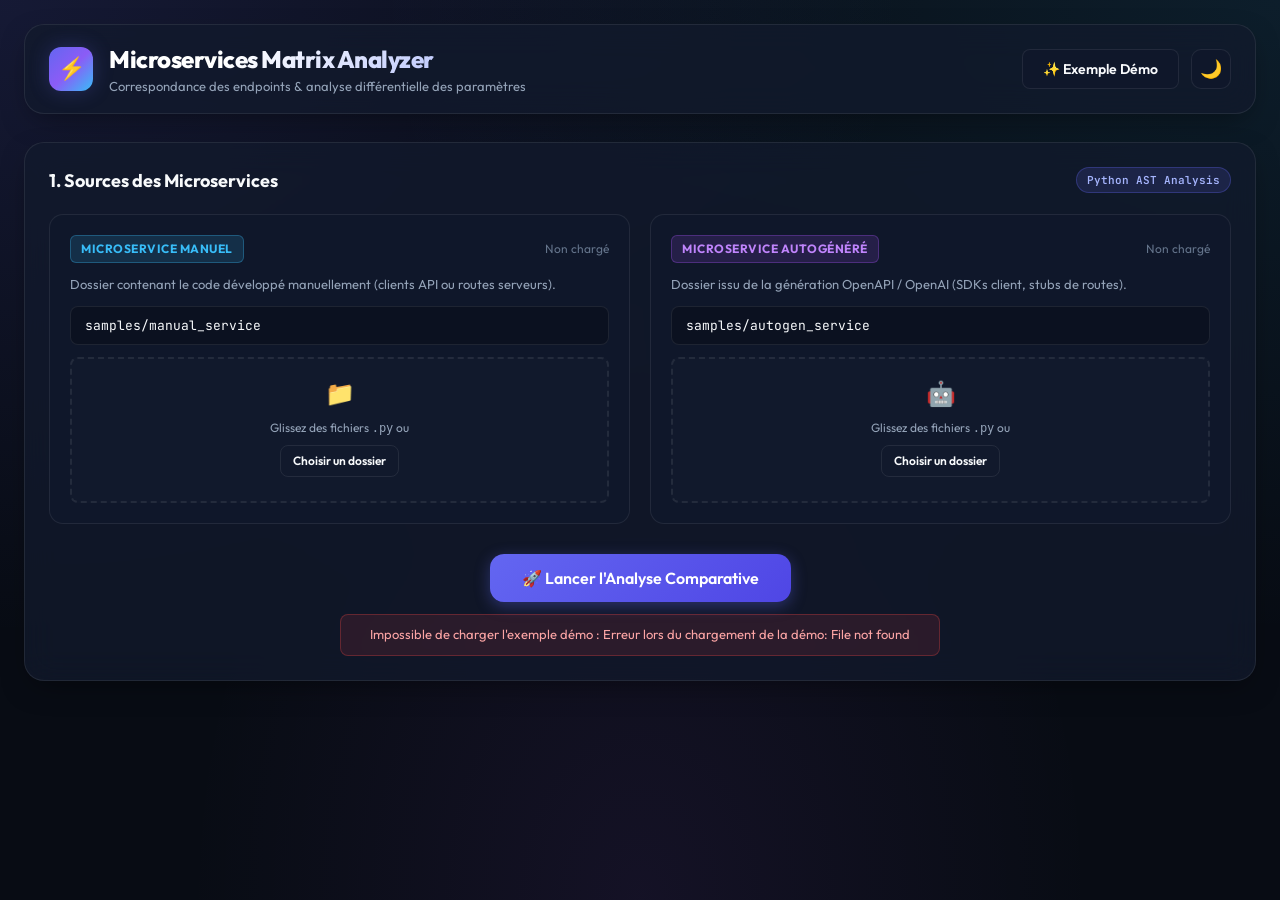
==== web/index.html @ 61485b61 "Fix: Populate source files and add automatic browser launch in server" ====
<!DOCTYPE html>
<html lang="fr" data-theme="dark">
<head>
    <meta charset="UTF-8">
    <meta name="viewport" content="width=device-width, initial-scale=1.0">
    <meta name="description" content="Outil d'analyse de correspondance d'endpoints et de différences de paramètres entre microservices manuels et autogénérés.">
    <title>Microservices Matrix Analyzer - Correspondance Endpoints & Paramètres</title>
    <link rel="preconnect" href="https://fonts.googleapis.com">
    <link rel="preconnect" href="https://fonts.gstatic.com" crossorigin>
    <link href="https://fonts.googleapis.com/css2?family=Outfit:wght@300;400;500;600;700;800&family=JetBrains+Mono:wght@400;500;600;700&display=swap" rel="stylesheet">
    <link rel="stylesheet" href="styles.css">
</head>
<body>
    <div class="app-layout">
        <!-- Header -->
        <header class="app-header">
            <div class="header-left">
                <div class="app-logo">
                    <span class="logo-icon">⚡</span>
                </div>
                <div>
                    <h1 class="app-title">Microservices Matrix Analyzer</h1>
                    <p class="app-subtitle">Correspondance des endpoints & analyse différentielle des paramètres</p>
                </div>
            </div>
            <div class="header-right">
                <button class="btn btn-secondary" id="btnLoadDemo" title="Charger un jeu de données de test">
                    <span>✨ Exemple Démo</span>
                </button>
                <button class="btn-theme-toggle" id="btnThemeToggle" aria-label="Changer le thème">
                    <span class="theme-icon">🌙</span>
                </button>
            </div>
        </header>

        <!-- Main Content -->
        <main class="main-content">
            <!-- Source Selection Card -->
            <section class="card config-card" id="configSection">
                <div class="card-header">
                    <h2 class="card-title">1. Sources des Microservices</h2>
                    <span class="card-badge">Python AST Analysis</span>
                </div>
                <div class="config-grid">
                    <!-- Manual Service Input -->
                    <div class="source-box" id="manualSourceBox">
                        <div class="source-header">
                            <span class="source-tag manual-tag">Microservice Manuel</span>
                            <span class="source-status" id="manualStatus">Non chargé</span>
                        </div>
                        <p class="source-desc">Dossier contenant le code développé manuellement (clients API ou routes serveurs).</p>
                        <div class="input-group">
                            <input type="text" id="manualPathInput" class="form-input" placeholder="ex: ./samples/manual_service" value="samples/manual_service">
                        </div>
                        <div class="upload-dropzone" id="manualDropzone">
                            <span class="dropzone-icon">📁</span>
                            <span class="dropzone-text">Glissez des fichiers <code>.py</code> ou</span>
                            <label class="btn btn-outline btn-sm">
                                Choisir un dossier
                                <input type="file" id="manualFolderInput" webkitdirectory directory multiple hidden>
                            </label>
                            <span class="file-count" id="manualFileCount"></span>
                        </div>
                    </div>

                    <!-- Autogen Service Input -->
                    <div class="source-box" id="autogenSourceBox">
                        <div class="source-header">
                            <span class="source-tag autogen-tag">Microservice Autogénéré</span>
                            <span class="source-status" id="autogenStatus">Non chargé</span>
                        </div>
                        <p class="source-desc">Dossier issu de la génération OpenAPI / OpenAI (SDKs client, stubs de routes).</p>
                        <div class="input-group">
                            <input type="text" id="autogenPathInput" class="form-input" placeholder="ex: ./samples/autogen_service" value="samples/autogen_service">
                        </div>
                        <div class="upload-dropzone" id="autogenDropzone">
                            <span class="dropzone-icon">🤖</span>
                            <span class="dropzone-text">Glissez des fichiers <code>.py</code> ou</span>
                            <label class="btn btn-outline btn-sm">
                                Choisir un dossier
                                <input type="file" id="autogenFolderInput" webkitdirectory directory multiple hidden>
                            </label>
                            <span class="file-count" id="autogenFileCount"></span>
                        </div>
                    </div>
                </div>

                <div class="config-actions">
                    <button class="btn btn-primary btn-lg" id="btnAnalyze">
                        <span class="btn-spinner" id="analyzeSpinner" hidden></span>
                        <span class="btn-text">🚀 Lancer l'Analyse Comparative</span>
                    </button>
                    <div class="error-banner" id="errorBanner" hidden></div>
                </div>
            </section>

            <!-- Results Section -->
            <section class="results-section" id="resultsSection" hidden>
                <!-- KPI Statistics Cards -->
                <div class="stats-row">
                    <div class="stat-card" id="cardTotal">
                        <div class="stat-icon-wrap icon-total">🎯</div>
                        <div class="stat-info">
                            <div class="stat-number" id="statTotal">0</div>
                            <div class="stat-label">Total Endpoints Détectés</div>
                        </div>
                    </div>

                    <div class="stat-card" id="cardMatched">
                        <div class="stat-icon-wrap icon-matched">🔗</div>
                        <div class="stat-info">
                            <div class="stat-number" id="statMatched">0</div>
                            <div class="stat-label">Correspondances Trouvées</div>
                        </div>
                        <div class="stat-badge badge-matched" id="statMatchedPercent">0%</div>
                    </div>

                    <div class="stat-card" id="cardDivergent">
                        <div class="stat-icon-wrap icon-divergent">⚠️</div>
                        <div class="stat-info">
                            <div class="stat-number" id="statDivergent">0</div>
                            <div class="stat-label">Paramètres Divergents</div>
                        </div>
                        <div class="stat-badge badge-divergent">À corriger</div>
                    </div>

                    <div class="stat-card" id="cardIdentical">
                        <div class="stat-icon-wrap icon-identical">✨</div>
                        <div class="stat-info">
                            <div class="stat-number" id="statIdentical">0</div>
                            <div class="stat-label">Paramètres 100% Identiques</div>
                        </div>
                    </div>

                    <div class="stat-card" id="cardOrphans">
                        <div class="stat-icon-wrap icon-orphan">🔍</div>
                        <div class="stat-info">
                            <div class="stat-number" id="statOrphans">0</div>
                            <div class="stat-label">Endpoints Sans Correspondance</div>
                        </div>
                        <div class="orphan-breakdown" id="orphanBreakdown">
                            <span id="statManualOnly">0 manuel</span> · <span id="statAutogenOnly">0 autogénéré</span>
                        </div>
                    </div>
                </div>

                <!-- Matrix View & Toolbar -->
                <div class="card matrix-card">
                    <div class="matrix-toolbar">
                        <div class="toolbar-search">
                            <span class="search-icon">🔍</span>
                            <input type="text" id="matrixSearch" class="search-input" placeholder="Rechercher par endpoint, fonction, fichier, paramètre...">
                        </div>

                        <div class="toolbar-filters">
                            <div class="filter-group">
                                <span class="filter-label">Méthode :</span>
                                <div class="filter-pills" id="methodFilterPills">
                                    <button class="pill active" data-method="ALL">Tous</button>
                                    <button class="pill" data-method="GET">GET</button>
                                    <button class="pill" data-method="POST">POST</button>
                                    <button class="pill" data-method="PUT">PUT</button>
                                    <button class="pill" data-method="DELETE">DELETE</button>
                                    <button class="pill" data-method="PATCH">PATCH</button>
                                </div>
                            </div>

                            <div class="filter-group">
                                <span class="filter-label">Statut :</span>
                                <div class="filter-pills" id="statusFilterPills">
                                    <button class="pill active" data-status="ALL">Tous</button>
                                    <button class="pill" data-status="MATCHED">Correspondances</button>
                                    <button class="pill" data-status="DIVERGENT">Divergents</button>
                                    <button class="pill" data-status="IDENTICAL">Identiques</button>
                                    <button class="pill" data-status="MANUAL_ONLY">Manuel seul</button>
                                    <button class="pill" data-status="AUTOGEN_ONLY">Autogénéré seul</button>
                                </div>
                            </div>
                        </div>

                        <div class="toolbar-exports">
                            <button class="btn btn-outline btn-sm" id="btnExportCSV" title="Exporter vers Excel / CSV">
                                <span>📊 Export CSV</span>
                            </button>
                            <button class="btn btn-outline btn-sm" id="btnExportJSON" title="Exporter au format JSON">
                                <span>📄 Export JSON</span>
                            </button>
                            <button class="btn btn-outline btn-sm" id="btnExportHTML" title="Télécharger le rapport HTML autonome">
                                <span>🌐 Rapport HTML</span>
                            </button>
                        </div>
                    </div>

                    <!-- Matrix Table -->
                    <div class="table-responsive">
                        <table class="matrix-table" id="matrixTable">
                            <thead>
                                <tr>
                                    <th style="width: 22%;">Endpoint Cible</th>
                                    <th style="width: 26%;">Microservice Manuel</th>
                                    <th style="width: 26%;">Microservice Autogénéré</th>
                                    <th style="width: 16%;">Statut & Paramètres</th>
                                    <th style="width: 10%; text-align: center;">Différence</th>
                                </tr>
                            </thead>
                            <tbody id="matrixTableBody">
                                <!-- Populated dynamically -->
                            </tbody>
                        </table>
                    </div>
                </div>
            </section>
        </main>

        <!-- Deep Parameter Diff Modal -->
        <dialog id="paramDiffModal" class="modal-dialog">
            <div class="modal-wrapper">
                <header class="modal-header">
                    <div class="modal-title-group">
                        <div class="modal-endpoint" id="modalEndpointBadge"></div>
                        <h3 class="modal-heading" id="modalHeading">Comparaison détaillée des paramètres</h3>
                    </div>
                    <button class="modal-close-btn" id="modalCloseBtn" aria-label="Fermer la boîte de dialogue">&times;</button>
                </header>

                <div class="modal-content">
                    <div class="diff-summary-banner" id="modalSummaryBanner"></div>

                    <div class="diff-section">
                        <h4 class="diff-section-title">Matrice différentielle des paramètres d'appels</h4>
                        <div class="param-diff-table-container">
                            <table class="param-diff-table">
                                <thead>
                                    <tr>
                                        <th>Paramètre</th>
                                        <th>Dans le Manuel</th>
                                        <th>Dans l'Autogénéré</th>
                                        <th>Statut</th>
                                        <th>Détail de la différence</th>
                                    </tr>
                                </thead>
                                <tbody id="modalParamTableBody">
                                    <!-- Populated dynamically -->
                                </tbody>
                            </table>
                        </div>
                    </div>

                    <div class="diff-section">
                        <h4 class="diff-section-title">Comparaison du code source extrait</h4>
                        <div class="code-compare-grid">
                            <div class="code-box">
                                <div class="code-box-header">
                                    <span class="source-tag manual-tag">Code Manuel</span>
                                    <span class="code-file-loc" id="modalManualLoc"></span>
                                </div>
                                <pre class="code-pre"><code id="modalManualCode"></code></pre>
                            </div>

                            <div class="code-box">
                                <div class="code-box-header">
                                    <span class="source-tag autogen-tag">Code Autogénéré</span>
                                    <span class="code-file-loc" id="modalAutogenLoc"></span>
                                </div>
                                <pre class="code-pre"><code id="modalAutogenCode"></code></pre>
                            </div>
                        </div>
                    </div>
                </div>
            </div>
        </dialog>
    </div>

    <script src="app.js"></script>
</body>
</html>
---- web/styles.css ----
/* Modern Responsive CSS Design System for Microservices Matrix Analyzer */

:root {
    --bg-app: #080c14;
    --bg-surface: #0f172a;
    --bg-card: rgba(18, 26, 44, 0.75);
    --bg-card-hover: rgba(25, 36, 61, 0.9);
    --bg-input: #0b1120;
    --bg-code: #070a12;

    --border: rgba(255, 255, 255, 0.08);
    --border-subtle: rgba(255, 255, 255, 0.04);
    --border-accent: rgba(99, 102, 241, 0.35);

    --text-main: #f8fafc;
    --text-muted: #94a3b8;
    --text-dim: #64748b;

    --primary: #6366f1;
    --primary-hover: #4f46e5;
    --primary-glow: rgba(99, 102, 241, 0.25);

    --success: #10b981;
    --success-bg: rgba(16, 185, 129, 0.12);
    --success-border: rgba(16, 185, 129, 0.3);

    --warning: #f59e0b;
    --warning-bg: rgba(245, 158, 11, 0.12);
    --warning-border: rgba(245, 158, 11, 0.3);

    --danger: #ef4444;
    --danger-bg: rgba(239, 68, 68, 0.12);
    --danger-border: rgba(239, 68, 68, 0.3);

    --info: #06b6d4;
    --info-bg: rgba(6, 182, 212, 0.12);
    --info-border: rgba(6, 182, 212, 0.3);

    --purple: #a855f7;
    --purple-bg: rgba(168, 85, 247, 0.12);
    --purple-border: rgba(168, 85, 247, 0.3);

    --font-sans: 'Outfit', -apple-system, BlinkMacSystemFont, 'Segoe UI', Roboto, sans-serif;
    --font-mono: 'JetBrains Mono', 'Fira Code', monospace;

    --radius-sm: 8px;
    --radius-md: 14px;
    --radius-lg: 20px;
    --radius-full: 9999px;

    --shadow-card: 0 10px 30px -10px rgba(0, 0, 0, 0.5);
    --shadow-modal: 0 25px 60px -15px rgba(0, 0, 0, 0.8);
    --transition: all 0.22s cubic-bezier(0.16, 1, 0.3, 1);
}

[data-theme="light"] {
    --bg-app: #f1f5f9;
    --bg-surface: #ffffff;
    --bg-card: rgba(255, 255, 255, 0.85);
    --bg-card-hover: #ffffff;
    --bg-input: #f8fafc;
    --bg-code: #0f172a;

    --border: rgba(0, 0, 0, 0.08);
    --border-subtle: rgba(0, 0, 0, 0.04);
    --border-accent: rgba(99, 102, 241, 0.4);

    --text-main: #0f172a;
    --text-muted: #475569;
    --text-dim: #94a3b8;

    --shadow-card: 0 10px 25px -5px rgba(0, 0, 0, 0.05);
}

* {
    box-sizing: border-box;
    margin: 0;
    padding: 0;
}

body {
    background-color: var(--bg-app);
    background-image: 
        radial-gradient(at 0% 0%, rgba(99, 102, 241, 0.15) 0px, transparent 50%),
        radial-gradient(at 100% 0%, rgba(56, 189, 248, 0.1) 0px, transparent 50%),
        radial-gradient(at 50% 100%, rgba(168, 85, 247, 0.08) 0px, transparent 50%);
    background-attachment: fixed;
    color: var(--text-main);
    font-family: var(--font-sans);
    line-height: 1.5;
    min-height: 100vh;
    padding: 24px;
    -webkit-font-smoothing: antialiased;
}

.app-layout {
    max-width: 1520px;
    margin: 0 auto;
    display: flex;
    flex-direction: column;
    gap: 28px;
}

.app-header {
    display: flex;
    justify-content: space-between;
    align-items: center;
    padding: 16px 24px;
    background: var(--bg-card);
    backdrop-filter: blur(16px);
    -webkit-backdrop-filter: blur(16px);
    border: 1px solid var(--border);
    border-radius: var(--radius-lg);
    box-shadow: var(--shadow-card);
}

.header-left {
    display: flex;
    align-items: center;
    gap: 16px;
}

.app-logo {
    width: 44px;
    height: 44px;
    background: linear-gradient(135deg, #6366f1, #8b5cf6, #38bdf8);
    border-radius: 12px;
    display: flex;
    align-items: center;
    justify-content: center;
    font-size: 22px;
    box-shadow: 0 0 20px var(--primary-glow);
}

.app-title {
    font-size: 24px;
    font-weight: 800;
    letter-spacing: -0.5px;
    background: linear-gradient(135deg, #ffffff 30%, #a5b4fc 100%);
    -webkit-background-clip: text;
    -webkit-text-fill-color: transparent;
}

[data-theme="light"] .app-title {
    background: linear-gradient(135deg, #1e1b4b 30%, #4338ca 100%);
    -webkit-background-clip: text;
    -webkit-text-fill-color: transparent;
}

.app-subtitle {
    font-size: 13px;
    color: var(--text-muted);
}

.header-right {
    display: flex;
    align-items: center;
    gap: 12px;
}

.btn-theme-toggle {
    width: 40px;
    height: 40px;
    border-radius: 10px;
    background: var(--bg-surface);
    border: 1px solid var(--border);
    color: var(--text-main);
    cursor: pointer;
    font-size: 18px;
    display: flex;
    align-items: center;
    justify-content: center;
    transition: var(--transition);
}

.btn-theme-toggle:hover {
    border-color: var(--border-accent);
    transform: scale(1.05);
}

.card {
    background: var(--bg-card);
    backdrop-filter: blur(16px);
    -webkit-backdrop-filter: blur(16px);
    border: 1px solid var(--border);
    border-radius: var(--radius-lg);
    padding: 24px;
    box-shadow: var(--shadow-card);
    transition: var(--transition);
}

.card-header {
    display: flex;
    justify-content: space-between;
    align-items: center;
    margin-bottom: 20px;
}

.card-title {
    font-size: 18px;
    font-weight: 700;
    color: var(--text-main);
}

.card-badge {
    font-size: 11px;
    font-family: var(--font-mono);
    padding: 4px 10px;
    border-radius: var(--radius-full);
    background: rgba(99, 102, 241, 0.15);
    color: #a5b4fc;
    border: 1px solid rgba(99, 102, 241, 0.3);
    font-weight: 600;
}

.config-grid {
    display: grid;
    grid-template-columns: 1fr 1fr;
    gap: 20px;
    margin-bottom: 20px;
}

@media (max-width: 900px) {
    .config-grid {
        grid-template-columns: 1fr;
    }
}

.source-box {
    background: var(--bg-surface);
    border: 1px solid var(--border);
    border-radius: var(--radius-md);
    padding: 20px;
    display: flex;
    flex-direction: column;
    gap: 12px;
}

.source-header {
    display: flex;
    justify-content: space-between;
    align-items: center;
}

.source-tag {
    font-size: 12px;
    font-weight: 700;
    text-transform: uppercase;
    letter-spacing: 0.5px;
    padding: 4px 10px;
    border-radius: 6px;
}

.manual-tag {
    background: rgba(56, 189, 248, 0.15);
    color: #38bdf8;
    border: 1px solid rgba(56, 189, 248, 0.3);
}

.autogen-tag {
    background: rgba(168, 85, 247, 0.15);
    color: #c084fc;
    border: 1px solid rgba(168, 85, 247, 0.3);
}

.source-status {
    font-size: 12px;
    color: var(--text-dim);
}

.source-desc {
    font-size: 13px;
    color: var(--text-muted);
}

.form-input {
    width: 100%;
    background: var(--bg-input);
    border: 1px solid var(--border);
    border-radius: var(--radius-sm);
    padding: 10px 14px;
    color: var(--text-main);
    font-family: var(--font-mono);
    font-size: 13px;
    outline: none;
    transition: var(--transition);
}

.form-input:focus {
    border-color: var(--primary);
    box-shadow: 0 0 0 3px rgba(99, 102, 241, 0.15);
}

.upload-dropzone {
    border: 2px dashed var(--border);
    border-radius: var(--radius-sm);
    padding: 16px;
    text-align: center;
    display: flex;
    flex-direction: column;
    align-items: center;
    gap: 8px;
    background: rgba(255, 255, 255, 0.01);
    transition: var(--transition);
}

.upload-dropzone.dragover {
    border-color: var(--primary);
    background: rgba(99, 102, 241, 0.05);
}

.dropzone-icon {
    font-size: 24px;
}

.dropzone-text {
    font-size: 12px;
    color: var(--text-muted);
}

.file-count {
    font-size: 11px;
    color: var(--success);
    font-weight: 600;
}

.config-actions {
    display: flex;
    flex-direction: column;
    align-items: center;
    gap: 12px;
    padding-top: 10px;
}

.btn {
    display: inline-flex;
    align-items: center;
    justify-content: center;
    gap: 8px;
    padding: 10px 20px;
    border-radius: var(--radius-sm);
    font-family: var(--font-sans);
    font-size: 14px;
    font-weight: 600;
    cursor: pointer;
    border: none;
    transition: var(--transition);
    outline: none;
    text-decoration: none;
}

.btn-primary {
    background: linear-gradient(135deg, #6366f1, #4f46e5);
    color: white;
    box-shadow: 0 4px 15px rgba(99, 102, 241, 0.35);
}

.btn-primary:hover {
    background: linear-gradient(135deg, #4f46e5, #4338ca);
    transform: translateY(-2px);
    box-shadow: 0 6px 20px rgba(99, 102, 241, 0.5);
}

.btn-secondary {
    background: var(--bg-surface);
    color: var(--text-main);
    border: 1px solid var(--border);
}

.btn-secondary:hover {
    border-color: var(--border-accent);
    background: var(--bg-card-hover);
}

.btn-outline {
    background: transparent;
    color: var(--text-main);
    border: 1px solid var(--border);
}

.btn-outline:hover {
    border-color: var(--border-accent);
    color: var(--primary);
}

.btn-sm {
    padding: 6px 12px;
    font-size: 12px;
}

.btn-lg {
    padding: 14px 32px;
    font-size: 16px;
    border-radius: var(--radius-md);
}

.error-banner {
    background: var(--danger-bg);
    color: #fca5a5;
    border: 1px solid var(--danger-border);
    padding: 10px 18px;
    border-radius: var(--radius-sm);
    font-size: 13px;
    width: 100%;
    max-width: 600px;
    text-align: center;
}

.btn-spinner {
    width: 18px;
    height: 18px;
    border: 2px solid rgba(255, 255, 255, 0.3);
    border-top-color: white;
    border-radius: 50%;
    animation: spin 0.8s linear infinite;
}

@keyframes spin {
    to { transform: rotate(360deg); }
}

.stats-row {
    display: grid;
    grid-template-columns: repeat(auto-fit, minmax(240px, 1fr));
    gap: 16px;
    margin-bottom: 24px;
}

.stat-card {
    background: var(--bg-card);
    backdrop-filter: blur(16px);
    -webkit-backdrop-filter: blur(16px);
    border: 1px solid var(--border);
    border-radius: var(--radius-md);
    padding: 20px;
    display: flex;
    align-items: center;
    gap: 16px;
    position: relative;
    overflow: hidden;
    transition: var(--transition);
}

.stat-card:hover {
    border-color: var(--border-accent);
    transform: translateY(-2px);
    box-shadow: 0 10px 25px -5px rgba(0, 0, 0, 0.3);
}

.stat-icon-wrap {
    width: 52px;
    height: 52px;
    border-radius: 14px;
    display: flex;
    align-items: center;
    justify-content: center;
    font-size: 24px;
    flex-shrink: 0;
}

.icon-total { background: rgba(99, 102, 241, 0.15); border: 1px solid rgba(99, 102, 241, 0.3); }
.icon-matched { background: rgba(16, 185, 129, 0.15); border: 1px solid rgba(16, 185, 129, 0.3); }
.icon-divergent { background: rgba(245, 158, 11, 0.15); border: 1px solid rgba(245, 158, 11, 0.3); }
.icon-identical { background: rgba(6, 182, 212, 0.15); border: 1px solid rgba(6, 182, 212, 0.3); }
.icon-orphan { background: rgba(239, 68, 68, 0.15); border: 1px solid rgba(239, 68, 68, 0.3); }

.stat-info {
    flex-grow: 1;
}

.stat-number {
    font-size: 32px;
    font-weight: 800;
    line-height: 1;
    margin-bottom: 4px;
}

.stat-label {
    font-size: 12px;
    color: var(--text-muted);
    font-weight: 500;
    text-transform: uppercase;
    letter-spacing: 0.5px;
}

.stat-badge {
    position: absolute;
    top: 14px;
    right: 14px;
    font-size: 11px;
    font-weight: 700;
    padding: 3px 8px;
    border-radius: var(--radius-full);
}

.badge-matched { background: var(--success-bg); color: var(--success); border: 1px solid var(--success-border); }
.badge-divergent { background: var(--warning-bg); color: var(--warning); border: 1px solid var(--warning-border); }

.orphan-breakdown {
    font-size: 11px;
    color: var(--text-dim);
    margin-top: 4px;
}

.matrix-card {
    padding: 0;
    overflow: hidden;
}

.matrix-toolbar {
    padding: 18px 24px;
    border-bottom: 1px solid var(--border);
    display: flex;
    flex-wrap: wrap;
    gap: 16px;
    align-items: center;
    justify-content: space-between;
    background: rgba(15, 23, 42, 0.6);
}

.toolbar-search {
    position: relative;
    flex-grow: 1;
    min-width: 280px;
    max-width: 440px;
}

.search-icon {
    position: absolute;
    left: 12px;
    top: 50%;
    transform: translateY(-50%);
    color: var(--text-dim);
    font-size: 14px;
}

.search-input {
    width: 100%;
    background: var(--bg-input);
    border: 1px solid var(--border);
    border-radius: var(--radius-sm);
    padding: 9px 12px 9px 34px;
    color: var(--text-main);
    font-family: var(--font-sans);
    font-size: 13px;
    outline: none;
    transition: var(--transition);
}

.search-input:focus {
    border-color: var(--primary);
}

.toolbar-filters {
    display: flex;
    flex-wrap: wrap;
    align-items: center;
    gap: 16px;
}

.filter-group {
    display: flex;
    align-items: center;
    gap: 8px;
}

.filter-label {
    font-size: 12px;
    font-weight: 600;
    color: var(--text-muted);
}

.filter-pills {
    display: flex;
    gap: 4px;
}

.pill {
    background: var(--bg-surface);
    border: 1px solid var(--border);
    color: var(--text-muted);
    font-size: 12px;
    font-weight: 500;
    padding: 5px 10px;
    border-radius: 6px;
    cursor: pointer;
    transition: var(--transition);
}

.pill:hover {
    color: var(--text-main);
    border-color: var(--border-accent);
}

.pill.active {
    background: var(--primary);
    color: white;
    border-color: var(--primary);
}

.toolbar-exports {
    display: flex;
    gap: 8px;
}

.table-responsive {
    overflow-x: auto;
}

.matrix-table {
    width: 100%;
    border-collapse: collapse;
    font-size: 14px;
}

.matrix-table th {
    background: rgba(11, 17, 32, 0.9);
    padding: 14px 20px;
    text-align: left;
    font-size: 12px;
    font-weight: 600;
    color: var(--text-muted);
    text-transform: uppercase;
    letter-spacing: 0.6px;
    border-bottom: 1px solid var(--border);
}

.matrix-table td {
    padding: 16px 20px;
    border-bottom: 1px solid var(--border);
    vertical-align: middle;
}

.matrix-table tr:hover td {
    background: var(--bg-card-hover);
}

.badge-method {
    font-family: var(--font-mono);
    font-size: 11px;
    font-weight: 700;
    padding: 3px 8px;
    border-radius: 5px;
    display: inline-block;
    min-width: 50px;
    text-align: center;
}

.badge-method.GET { background: rgba(16, 185, 129, 0.15); color: #34d399; border: 1px solid rgba(16, 185, 129, 0.3); }
.badge-method.POST { background: rgba(99, 102, 241, 0.15); color: #818cf8; border: 1px solid rgba(99, 102, 241, 0.3); }
.badge-method.PUT { background: rgba(245, 158, 11, 0.15); color: #fbbf24; border: 1px solid rgba(245, 158, 11, 0.3); }
.badge-method.DELETE { background: rgba(239, 68, 68, 0.15); color: #f87171; border: 1px solid rgba(239, 68, 68, 0.3); }
.badge-method.PATCH { background: rgba(168, 85, 247, 0.15); color: #c084fc; border: 1px solid rgba(168, 85, 247, 0.3); }

.endpoint-cell {
    display: flex;
    align-items: center;
    gap: 10px;
}

.endpoint-canonical {
    font-family: var(--font-mono);
    font-size: 13px;
    font-weight: 600;
    color: var(--text-main);
    word-break: break-all;
}

.endpoint-raw {
    font-family: var(--font-mono);
    font-size: 11px;
    color: var(--text-dim);
}

.func-cell {
    display: flex;
    flex-direction: column;
    gap: 3px;
}

.func-signature {
    font-family: var(--font-mono);
    font-size: 13px;
    font-weight: 600;
    color: #a5b4fc;
}

.func-meta {
    font-size: 12px;
    color: var(--text-dim);
    display: flex;
    gap: 6px;
    align-items: center;
}

.func-meta-badge {
    font-size: 10px;
    padding: 2px 6px;
    border-radius: 4px;
    background: rgba(255, 255, 255, 0.05);
    color: var(--text-muted);
}

.status-pill {
    display: inline-flex;
    align-items: center;
    gap: 6px;
    font-size: 12px;
    font-weight: 600;
    padding: 4px 10px;
    border-radius: var(--radius-full);
}

.status-pill.MATCHED-IDENTICAL {
    background: var(--info-bg);
    color: var(--info);
    border: 1px solid var(--info-border);
}

.status-pill.MATCHED-COMPATIBLE {
    background: var(--success-bg);
    color: var(--success);
    border: 1px solid var(--success-border);
}

.status-pill.MATCHED-DIVERGENT {
    background: var(--warning-bg);
    color: var(--warning);
    border: 1px solid var(--warning-border);
}

.status-pill.MANUAL_ONLY {
    background: var(--danger-bg);
    color: var(--danger);
    border: 1px solid var(--danger-border);
}

.status-pill.AUTOGEN_ONLY {
    background: var(--purple-bg);
    color: var(--purple);
    border: 1px solid var(--purple-border);
}

.diff-preview-chips {
    display: flex;
    flex-wrap: wrap;
    gap: 4px;
    margin-top: 6px;
}

.diff-chip {
    font-family: var(--font-mono);
    font-size: 10px;
    padding: 2px 6px;
    border-radius: 4px;
    background: rgba(255, 255, 255, 0.05);
    color: var(--text-muted);
}

.diff-chip.renamed { color: #c084fc; background: rgba(168, 85, 247, 0.1); }
.diff-chip.missing { color: #f87171; background: rgba(239, 68, 68, 0.1); }
.diff-chip.added { color: #38bdf8; background: rgba(56, 189, 248, 0.1); }
.diff-chip.type { color: #fbbf24; background: rgba(245, 158, 11, 0.1); }

.modal-dialog {
    position: fixed;
    top: 50%;
    left: 50%;
    transform: translate(-50%, -50%);
    background: var(--bg-surface);
    color: var(--text-main);
    border: 1px solid var(--border-accent);
    border-radius: var(--radius-lg);
    padding: 0;
    max-width: 980px;
    width: 92vw;
    max-height: 88vh;
    box-shadow: var(--shadow-modal);
    outline: none;
    overflow: hidden;
}

.modal-dialog::backdrop {
    background: rgba(0, 0, 0, 0.8);
    backdrop-filter: blur(8px);
    -webkit-backdrop-filter: blur(8px);
}

.modal-wrapper {
    display: flex;
    flex-direction: column;
    max-height: 88vh;
}

.modal-header {
    display: flex;
    justify-content: space-between;
    align-items: center;
    padding: 20px 28px;
    border-bottom: 1px solid var(--border);
    background: rgba(11, 17, 32, 0.95);
}

.modal-title-group {
    display: flex;
    align-items: center;
    gap: 12px;
}

.modal-heading {
    font-size: 18px;
    font-weight: 700;
}

.modal-close-btn {
    background: transparent;
    border: none;
    color: var(--text-muted);
    font-size: 28px;
    cursor: pointer;
    line-height: 1;
    transition: var(--transition);
}

.modal-close-btn:hover {
    color: var(--text-main);
    transform: scale(1.15);
}

.modal-content {
    padding: 28px;
    overflow-y: auto;
    display: flex;
    flex-direction: column;
    gap: 24px;
}

.diff-summary-banner {
    padding: 12px 18px;
    border-radius: var(--radius-sm);
    font-size: 14px;
    font-weight: 500;
}

.diff-summary-banner.IDENTICAL { background: var(--info-bg); color: #22d3ee; border: 1px solid var(--info-border); }
.diff-summary-banner.COMPATIBLE { background: var(--success-bg); color: #34d399; border: 1px solid var(--success-border); }
.diff-summary-banner.DIVERGENT { background: var(--warning-bg); color: #fbbf24; border: 1px solid var(--warning-border); }

.diff-section-title {
    font-size: 15px;
    font-weight: 700;
    color: var(--text-main);
    margin-bottom: 12px;
}

.param-diff-table-container {
    border: 1px solid var(--border);
    border-radius: var(--radius-sm);
    overflow: hidden;
}

.param-diff-table {
    width: 100%;
    border-collapse: collapse;
    font-size: 13px;
}

.param-diff-table th {
    background: rgba(11, 17, 32, 0.8);
    padding: 10px 14px;
    text-align: left;
    font-size: 11px;
    text-transform: uppercase;
    color: var(--text-muted);
    border-bottom: 1px solid var(--border);
}

.param-diff-table td {
    padding: 12px 14px;
    border-bottom: 1px solid var(--border-subtle);
    vertical-align: middle;
}

.param-row.identical { background: rgba(16, 185, 129, 0.04); }
.param-row.type_mismatch { background: rgba(245, 158, 11, 0.05); }
.param-row.default_mismatch { background: rgba(6, 182, 212, 0.05); }
.param-row.renamed_candidate { background: rgba(168, 85, 247, 0.06); }
.param-row.manual_only { background: rgba(239, 68, 68, 0.05); }
.param-row.autogen_only { background: rgba(236, 72, 153, 0.05); }

.code-compare-grid {
    display: grid;
    grid-template-columns: 1fr 1fr;
    gap: 16px;
}

@media (max-width: 800px) {
    .code-compare-grid {
        grid-template-columns: 1fr;
    }
}

.code-box {
    background: var(--bg-code);
    border: 1px solid var(--border);
    border-radius: var(--radius-sm);
    overflow: hidden;
}

.code-box-header {
    display: flex;
    justify-content: space-between;
    align-items: center;
    padding: 8px 14px;
    background: rgba(255, 255, 255, 0.02);
    border-bottom: 1px solid var(--border);
}

.code-file-loc {
    font-family: var(--font-mono);
    font-size: 11px;
    color: var(--text-dim);
}

.code-pre {
    padding: 14px;
    font-family: var(--font-mono);
    font-size: 12px;
    line-height: 1.5;
    color: #cbd5e1;
    overflow-x: auto;
    white-space: pre-wrap;
    max-height: 280px;
}
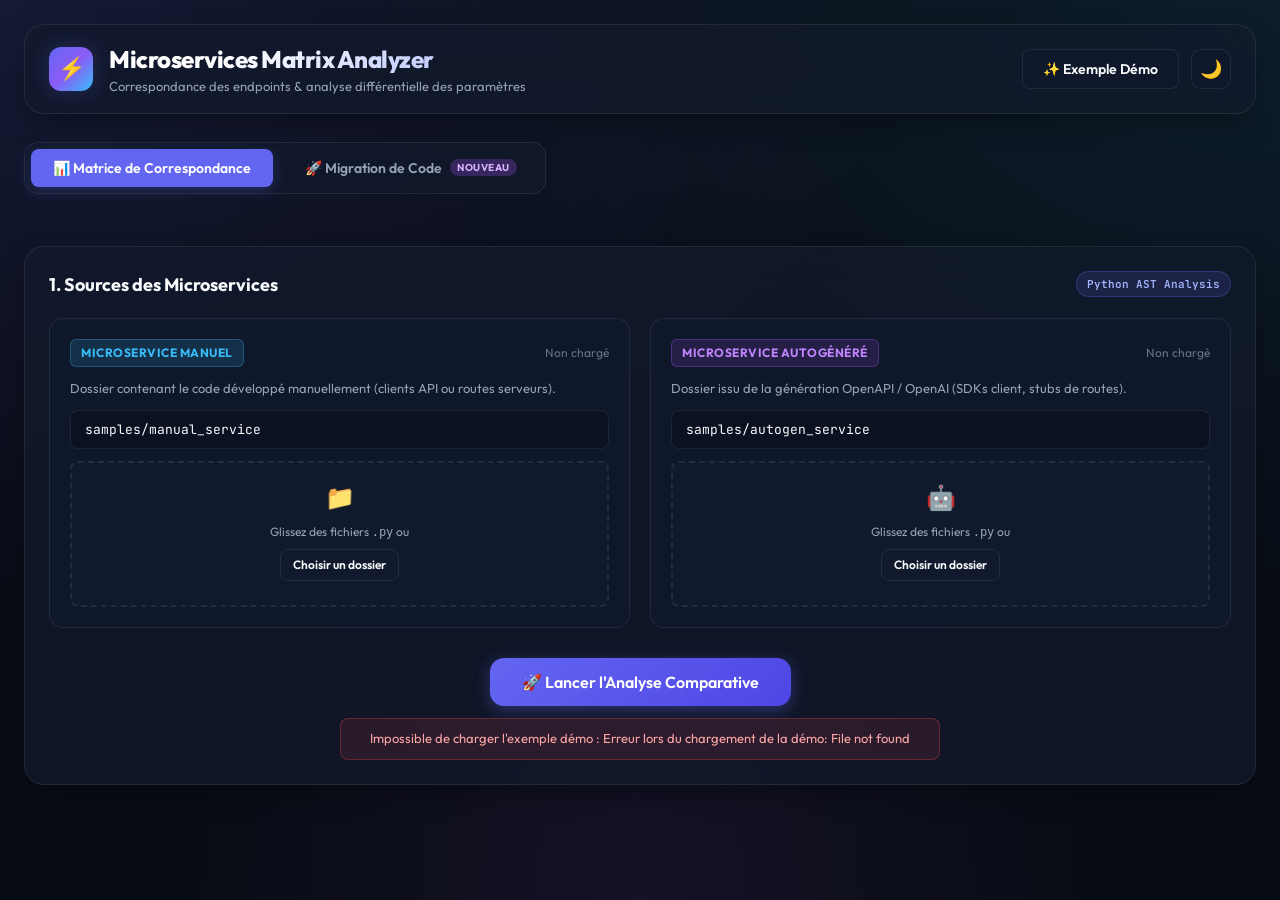
==== commit de527f72: "feat(migrator): add microservices code migration engine, CLI, and web interface" ====
--- a/web/index.html
+++ b/web/index.html
@@ -33,9 +33,22 @@
             </div>
         </header>
 
+        <!-- Navigation Tabs -->
+        <nav class="app-nav">
+            <button class="nav-tab active" id="tabMatrix" data-tab="matrix">
+                <span>📊 Matrice de Correspondance</span>
+            </button>
+            <button class="nav-tab" id="tabMigrate" data-tab="migrate">
+                <span>🚀 Migration de Code</span>
+                <span class="nav-badge">Nouveau</span>
+            </button>
+        </nav>
+
         <!-- Main Content -->
         <main class="main-content">
-            <!-- Source Selection Card -->
+            <!-- VIEW 1: Matrix Analyzer -->
+            <div id="viewMatrix" class="tab-view">
+                <!-- Source Selection Card -->
             <section class="card config-card" id="configSection">
                 <div class="card-header">
                     <h2 class="card-title">1. Sources des Microservices</h2>
@@ -210,7 +223,110 @@
                     </div>
                 </div>
             </section>
-        </main>
+        </div>
+
+        <!-- VIEW 2: Code Migration Tool -->
+        <div id="viewMigrate" class="tab-view" hidden>
+            <section class="card config-card">
+                <div class="card-header">
+                    <h2 class="card-title">Outil de Migration de Code</h2>
+                    <span class="card-badge">Automated AST Rewriting</span>
+                </div>
+                <p style="color:var(--text-muted); margin-bottom:20px; font-size:14px; line-height: 1.6;">
+                    Remplace automatiquement les appels faits aux microservices manuels par les fonctions et signatures des microservices autogénérés, en s'inspirant de votre fichier exemple de migration.
+                </p>
+                <div class="config-grid mig-grid">
+                    <div class="source-box">
+                        <div class="source-header">
+                            <span class="source-tag manual-tag">1. Répertoire du Code à Migrer</span>
+                        </div>
+                        <p class="source-desc">Dossier contenant vos applications ou services clients consommateurs.</p>
+                        <div class="input-group">
+                            <input type="text" id="migTargetInput" class="form-input" value="samples/client_app" placeholder="ex: ./mon_code_client">
+                        </div>
+                    </div>
+
+                    <div class="source-box">
+                        <div class="source-header">
+                            <span class="source-tag manual-tag">2. Microservice Manuel</span>
+                        </div>
+                        <p class="source-desc">Dossier du microservice développé manuellement.</p>
+                        <div class="input-group">
+                            <input type="text" id="migManualInput" class="form-input" value="samples/manual_service" placeholder="ex: ./manual_service">
+                        </div>
+                    </div>
+
+                    <div class="source-box">
+                        <div class="source-header">
+                            <span class="source-tag autogen-tag">3. Microservice Autogénéré</span>
+                        </div>
+                        <p class="source-desc">Dossier du microservice autogénéré (OpenAPI / OpenAI).</p>
+                        <div class="input-group">
+                            <input type="text" id="migAutogenInput" class="form-input" value="samples/autogen_service" placeholder="ex: ./autogen_service">
+                        </div>
+                    </div>
+
+                    <div class="source-box">
+                        <div class="source-header">
+                            <span class="source-tag" style="background:var(--purple-bg); color:var(--purple); border:1px solid var(--purple-border);">4. Fichier Exemple de Migration</span>
+                        </div>
+                        <p class="source-desc">Fichier Python avec sections avant/après ou fichier diff (.patch).</p>
+                        <div class="input-group">
+                            <input type="text" id="migExampleInput" class="form-input" value="samples/migration_example.py" placeholder="ex: ./samples/migration_example.py">
+                        </div>
+                    </div>
+                </div>
+
+                <div class="config-actions">
+                    <button class="btn btn-secondary" id="btnMigrateLoadDemo">
+                        <span>✨ Exemple Démo</span>
+                    </button>
+                    <button class="btn btn-primary btn-lg" id="btnMigratePreview">
+                        <span class="btn-spinner" id="migPreviewSpinner" hidden></span>
+                        <span class="btn-text">⚡ Prévisualiser la Migration (Diff)</span>
+                    </button>
+                    <button class="btn btn-outline btn-lg" id="btnMigrateApply" style="border-color:var(--success); color:var(--success);" title="Applique les modifications directement aux fichiers avec une copie .bak">
+                        <span class="btn-spinner" id="migApplySpinner" hidden></span>
+                        <span class="btn-text">✅ Appliquer en Place (avec .bak)</span>
+                    </button>
+                    <div class="error-banner" id="migErrorBanner" hidden></div>
+                </div>
+            </section>
+
+            <!-- Migration Results Section -->
+            <section class="results-section" id="migResultsSection" hidden>
+                <div class="stats-row">
+                    <div class="stat-card">
+                        <div class="stat-icon-wrap" style="background:rgba(99,102,241,0.15); color:var(--primary);">📂</div>
+                        <div class="stat-info">
+                            <div class="stat-number" id="migStatScanned">0</div>
+                            <div class="stat-label">Fichiers Python Analysés</div>
+                        </div>
+                    </div>
+
+                    <div class="stat-card">
+                        <div class="stat-icon-wrap icon-matched">📝</div>
+                        <div class="stat-info">
+                            <div class="stat-number" id="migStatModified" style="color:var(--success);">0</div>
+                            <div class="stat-label">Fichiers Impactés</div>
+                        </div>
+                    </div>
+
+                    <div class="stat-card">
+                        <div class="stat-icon-wrap icon-divergent">🔄</div>
+                        <div class="stat-info">
+                            <div class="stat-number" id="migStatCalls" style="color:var(--info);">0</div>
+                            <div class="stat-label">Appels & Paramètres Migrés</div>
+                        </div>
+                    </div>
+                </div>
+
+                <div id="migFilesContainer" class="mig-files-container">
+                    <!-- Cards populated dynamically -->
+                </div>
+            </section>
+        </div>
+    </main>
 
         <!-- Deep Parameter Diff Modal -->
         <dialog id="paramDiffModal" class="modal-dialog">
--- a/web/styles.css
+++ b/web/styles.css
@@ -932,3 +932,164 @@
     white-space: pre-wrap;
     max-height: 280px;
 }
+
+/* Navigation Tabs Bar */
+.app-nav {
+    display: flex;
+    gap: 10px;
+    margin-bottom: 24px;
+    background: var(--bg-card);
+    border: 1px solid var(--border);
+    padding: 6px;
+    border-radius: var(--radius-md);
+    width: fit-content;
+    backdrop-filter: blur(12px);
+}
+
+.nav-tab {
+    display: inline-flex;
+    align-items: center;
+    gap: 8px;
+    padding: 10px 22px;
+    border-radius: var(--radius-sm);
+    border: none;
+    background: transparent;
+    color: var(--text-muted);
+    font-family: var(--font-sans);
+    font-size: 14px;
+    font-weight: 600;
+    cursor: pointer;
+    transition: var(--transition);
+}
+
+.nav-tab:hover {
+    color: var(--text-main);
+    background: rgba(255, 255, 255, 0.05);
+}
+
+.nav-tab.active {
+    background: var(--primary);
+    color: white;
+    box-shadow: 0 4px 14px var(--primary-glow);
+}
+
+.nav-badge {
+    font-size: 10px;
+    background: rgba(168, 85, 247, 0.25);
+    color: #d8b4fe;
+    padding: 2px 7px;
+    border-radius: var(--radius-full);
+    text-transform: uppercase;
+    font-weight: 700;
+    letter-spacing: 0.5px;
+}
+
+.nav-tab.active .nav-badge {
+    background: rgba(255, 255, 255, 0.25);
+    color: white;
+}
+
+/* Migration Section Styles */
+.mig-grid {
+    grid-template-columns: repeat(auto-fit, minmax(260px, 1fr)) !important;
+}
+
+.mig-files-container {
+    display: flex;
+    flex-direction: column;
+    gap: 18px;
+    margin-top: 24px;
+}
+
+.mig-file-card {
+    background: var(--bg-card);
+    border: 1px solid var(--border);
+    border-radius: var(--radius-md);
+    overflow: hidden;
+    backdrop-filter: blur(12px);
+    transition: var(--transition);
+}
+
+.mig-file-card:hover {
+    border-color: var(--border-accent);
+}
+
+.mig-file-header {
+    background: rgba(18, 24, 38, 0.85);
+    padding: 14px 20px;
+    display: flex;
+    justify-content: space-between;
+    align-items: center;
+    border-bottom: 1px solid var(--border);
+}
+
+.mig-file-title {
+    font-family: var(--font-mono);
+    font-weight: 600;
+    font-size: 14px;
+    display: flex;
+    align-items: center;
+    gap: 8px;
+}
+
+.mig-rules-list {
+    padding: 12px 20px;
+    background: rgba(0, 0, 0, 0.15);
+    font-size: 13px;
+    border-bottom: 1px solid var(--border-subtle);
+    display: flex;
+    flex-direction: column;
+    gap: 4px;
+}
+
+.mig-rule-item {
+    display: flex;
+    align-items: center;
+    gap: 8px;
+    color: var(--text-muted);
+}
+
+.mig-rule-icon {
+    color: var(--success);
+    font-weight: bold;
+}
+
+.mig-warning-item {
+    color: var(--warning);
+    display: flex;
+    align-items: center;
+    gap: 8px;
+}
+
+.mig-diff-view {
+    padding: 16px 20px;
+    font-family: var(--font-mono);
+    font-size: 12.5px;
+    line-height: 1.6;
+    background: var(--bg-code);
+    overflow-x: auto;
+    white-space: pre;
+    max-height: 400px;
+}
+
+.diff-line-add {
+    color: #34d399;
+    background: rgba(16, 185, 129, 0.12);
+    display: block;
+    margin: 0 -20px;
+    padding: 0 20px;
+}
+
+.diff-line-del {
+    color: #f87171;
+    background: rgba(239, 68, 68, 0.12);
+    display: block;
+    margin: 0 -20px;
+    padding: 0 20px;
+}
+
+.diff-line-hdr {
+    color: #818cf8;
+    font-weight: 600;
+    display: block;
+}
